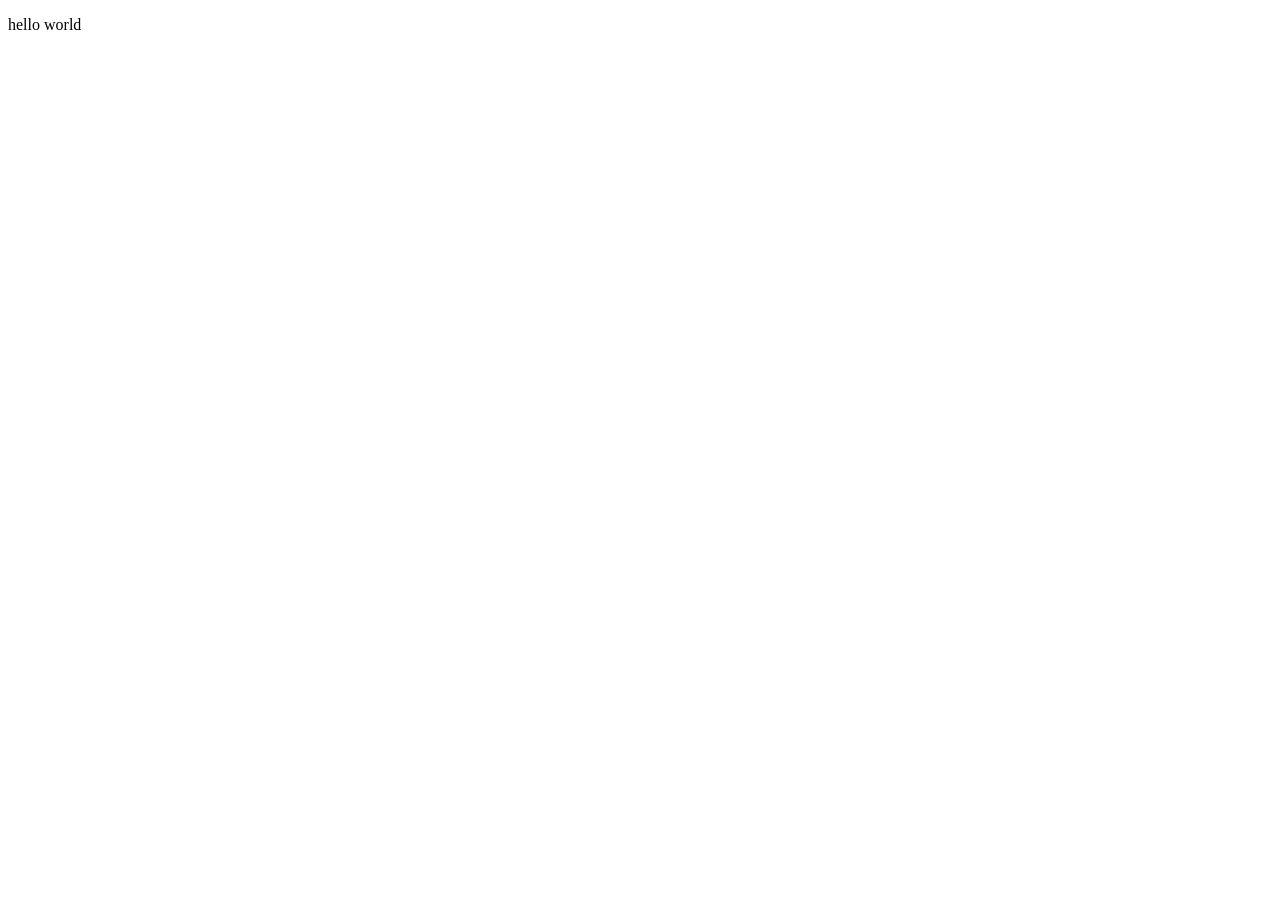
==== index.html @ 1b4571ad "Add files via upload" ====
<!DOCTYPE html>
<html lang="en">
<head>
    <meta charset="UTF-8">
    <meta name="viewport" content="width=device-width, initial-scale=1.0">
    <title>Document</title>
    <link rel="stylesheet" href="style.css">
</head>
<body>
    <p class="eee">hello world</p>
</body>
</html>
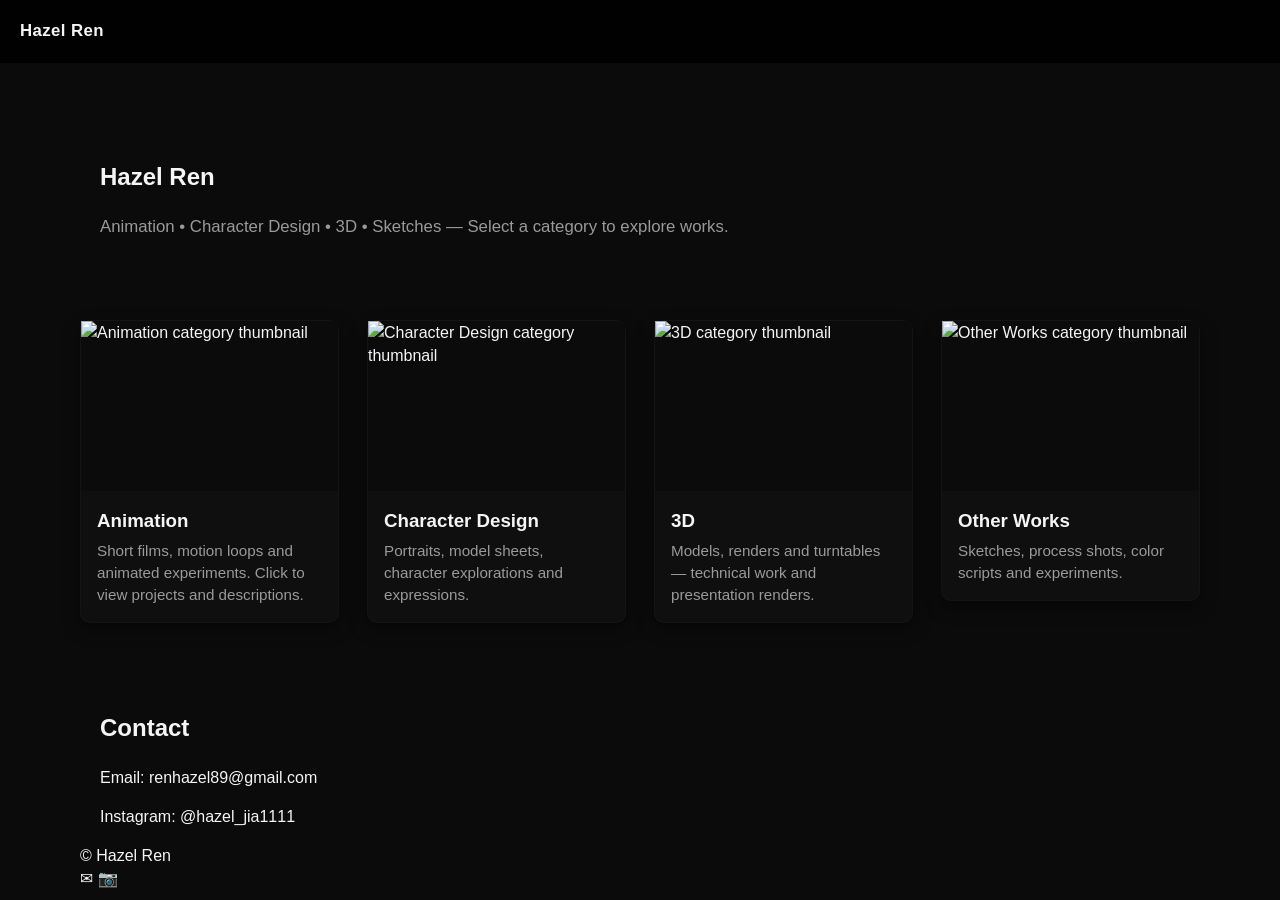
==== commit d50f3af5: "11 111" ====
--- a/index.html
+++ b/index.html
@@ -1,12 +1,120 @@
-<!DOCTYPE html>
+<!doctype html>
 <html lang="en">
 <head>
-    <meta charset="UTF-8">
-    <meta name="viewport" content="width=device-width, initial-scale=1.0">
-    <title>Document</title>
-    <link rel="stylesheet" href="style.css">
+  <meta charset="utf-8">
+  <meta name="viewport" content="width=device-width, initial-scale=1">
+  <title>Hazel Ren — Portfolio</title>
+  <meta name="description" content="Hazel Ren — Animation, Character Design, 3D and other works.">
+  <link rel="stylesheet" href="style.css?v=1">
 </head>
 <body>
-    <p class="eee">hello world</p>
+
+<header class="site-header" role="banner">
+  <div class="header-inner">
+    <a class="brand" href="index.html">Hazel Ren</a>
+
+    <button id="navToggle" class="hamburger" aria-label="Open navigation" aria-controls="overlayNav" aria-expanded="false" type="button">
+      <span class="bar" aria-hidden="true"></span>
+      <span class="bar" aria-hidden="true"></span>
+      <span class="bar" aria-hidden="true"></span>
+    </button>
+  </div>
+</header>
+
+<nav id="overlayNav" class="overlay-nav" aria-hidden="true" aria-label="Site navigation">
+  <div class="overlay-inner">
+    <button id="navClose" class="nav-close" aria-label="Close navigation">&times;</button>
+
+    <ul class="nav-list">
+      <li><a href="index.html">Home</a></li>
+      <li><a href="animation.html">Animation</a></li>
+      <li><a href="characterDesign.html">Character Design</a></li>
+      <li><a href="threeD.html">3D</a></li>
+      <li><a href="others.html">Other Works</a></li>
+    </ul>
+
+    <div class="nav-contact">
+      <a href="mailto:renhazel89@gmail.com" aria-label="Email">✉️ renhazel89@gmail.com</a>
+      <a href="https://www.instagram.com/hazel_jia1111" target="_blank" rel="noopener" aria-label="Instagram">📷 @hazel_jia1111</a>
+    </div>
+  </div>
+</nav>
+
+<main class="page" id="top" role="main">
+
+  <section class="hero">
+    <div class="inner">
+      <h1>Hazel Ren</h1>
+      <p class="lead">Animation • Character Design • 3D • Sketches — Select a category to explore works.</p>
+    </div>
+  </section>
+
+  <section class="categories">
+    <div class="inner grid-cats">
+
+      <a class="cat-card" href="animation.html" aria-label="Animation category">
+        <div class="cat-media">
+          <img src="assets/img/cat-animation.jpg" alt="Animation category thumbnail">
+        </div>
+        <div class="cat-body">
+          <h3>Animation</h3>
+          <p class="cat-desc">Short films, motion loops and animated experiments. Click to view projects and descriptions.</p>
+        </div>
+      </a>
+
+      <a class="cat-card" href="characterDesign.html" aria-label="Character Design category">
+        <div class="cat-media">
+          <img src="assets/img/cat-character.jpg" alt="Character Design category thumbnail">
+        </div>
+        <div class="cat-body">
+          <h3>Character Design</h3>
+          <p class="cat-desc">Portraits, model sheets, character explorations and expressions.</p>
+        </div>
+      </a>
+
+      <a class="cat-card" href="threeD.html" aria-label="3D category">
+        <div class="cat-media">
+          <img src="assets/img/cat-3d.jpg" alt="3D category thumbnail">
+        </div>
+        <div class="cat-body">
+          <h3>3D</h3>
+          <p class="cat-desc">Models, renders and turntables — technical work and presentation renders.</p>
+        </div>
+      </a>
+
+      <a class="cat-card" href="others.html" aria-label="Other Works category">
+        <div class="cat-media">
+          <img src="assets/img/cat-others.jpg" alt="Other Works category thumbnail">
+        </div>
+        <div class="cat-body">
+          <h3>Other Works</h3>
+          <p class="cat-desc">Sketches, process shots, color scripts and experiments.</p>
+        </div>
+      </a>
+
+    </div>
+  </section>
+
+  <section id="contact" class="contact">
+    <div class="inner">
+      <h2>Contact</h2>
+      <p>Email: <a href="mailto:renhazel89@gmail.com">renhazel89@gmail.com</a></p>
+      <p>Instagram: <a href="https://www.instagram.com/hazel_jia1111" target="_blank" rel="noopener">@hazel_jia1111</a></p>
+    </div>
+  </section>
+
+</main>
+
+<footer class="site-footer" role="contentinfo">
+  <div class="container footer-inner">
+    <div>© Hazel Ren</div>
+    <div class="footer-links">
+      <a href="mailto:renhazel89@gmail.com">✉️</a>
+      <a href="https://www.instagram.com/hazel_jia1111" target="_blank" rel="noopener">📷</a>
+    </div>
+  </div>
+</footer>
+
+<script src="main.js" defer></script>
 </body>
 </html>
--- a/style.css
+++ b/style.css
@@ -0,0 +1,215 @@
+:root{
+  --bg:#0b0b0b;
+  --fg:#f5f5f5;
+  --muted:#9a9a9a;
+  --accent:#ffffff;
+  --max:1200px;
+  --radius:10px;
+  --gap:28px;
+  --header-h:64px;
+}
+
+/* reset-ish */
+*{box-sizing:border-box}
+html,body{height:100%}
+body{
+  margin:0;
+  font-family:-apple-system,BlinkMacSystemFont,"Helvetica Neue",Arial,system-ui;
+  background:var(--bg);
+  color:var(--fg);
+  -webkit-font-smoothing:antialiased;
+  -moz-osx-font-smoothing:grayscale;
+  line-height:1.45;
+}
+
+/* Container / Inner */
+.container, .inner{
+  max-width:var(--max);
+  margin-left:auto;
+  margin-right:auto;
+  padding-left:40px;
+  padding-right:40px;
+}
+@media(max-width:600px){
+  .inner, .container{ padding-left:20px; padding-right:20px; }
+}
+
+/* header */
+.site-header{
+  position:fixed;
+  top:0; left:0; right:0;
+  height:var(--header-h);
+  background:rgba(0,0,0,0.85);
+  display:flex;
+  align-items:center;
+  z-index:1000;
+  border-bottom:1px solid rgba(255,255,255,0.03);
+}
+.header-inner{
+  width:100%;
+  display:flex;
+  justify-content:space-between;
+  align-items:center;
+  padding:0 20px;
+}
+.brand{
+  color:var(--fg);
+  text-decoration:none;
+  font-weight:600;
+  font-size:1.05rem;
+  letter-spacing:0.4px;
+}
+
+/* links */
+a { color: inherit; text-decoration: none; outline: none; }
+a:focus, button:focus { outline: 2px solid rgba(255,255,255,0.06); outline-offset: 3px; }
+
+/* hamburger */
+.hamburger{ background:none; border:0; width:44px; height:36px; display:flex; flex-direction:column; justify-content:center; cursor:pointer; }
+.bar{ height:2px; background:var(--fg); margin:4px 0; transition: transform .18s ease, opacity .18s ease; }
+
+/* NAV overlay */
+.overlay-nav{ position:fixed; inset:0; background:var(--bg); transform:translateY(-100%); transition:transform .28s cubic-bezier(.2,.9,.2,1); z-index:999; overflow:auto; }
+.overlay-nav.open{ transform:translateY(0); }
+.overlay-inner{ padding:110px 40px; }
+@media(max-width:600px){ .overlay-inner{ padding:80px 20px; } }
+.nav-list{list-style:none;padding:0;margin:0}
+.nav-list li{margin:20px 0}
+.nav-list a{ color:var(--fg); font-size:1.5rem; display:inline-block; }
+.nav-contact{margin-top:40px}
+.nav-contact a{display:block;color:var(--muted);margin:10px 0}
+
+/* PAGE spacing */
+.page{ padding-top: calc(var(--header-h) + 28px); }
+.hero{ padding:48px 0 12px; }
+.hero .lead{ color:var(--muted); font-size:1.05rem; }
+
+/* category grid */
+.grid-cats{
+  display:grid;
+  grid-template-columns:repeat(auto-fit,minmax(240px,1fr));
+  gap:var(--gap);
+  margin:40px 0;
+  padding-left:8px; padding-right:8px;
+}
+.cat-card{
+  display:block;
+  border-radius:var(--radius);
+  overflow:visible;
+  background:#0f0f0f;
+  transition:transform .22s ease, box-shadow .22s ease;
+  box-shadow: 0 6px 18px rgba(0,0,0,0.45);
+  border:1px solid rgba(255,255,255,0.02);
+}
+.cat-card:hover{ transform: translateY(-6px); box-shadow:0 18px 40px rgba(0,0,0,0.6); }
+.cat-media{height:160px;background-size:cover;background-position:center; display:flex; align-items:center; justify-content:center; background-color:#0b0b0b;}
+.cat-media img{width:100%;height:100%;object-fit:cover;display:block;}
+.cat-body{padding:16px}
+.cat-body h3{margin:0 0 6px 0}
+.cat-desc{margin:0;color:var(--muted);font-size:0.95rem}
+
+/* projects grid */
+.grid{
+  display:grid;
+  gap:var(--gap);
+  grid-template-columns:repeat(auto-fit,minmax(280px,1fr));
+  margin:28px 0;
+  padding-left:8px; padding-right:8px;
+}
+.project-card{
+  background:#0f0f0f;
+  border-radius:8px;
+  overflow:visible;
+  cursor:pointer;
+  transition:transform .18s ease, box-shadow .18s ease;
+  border:1px solid rgba(255,255,255,0.03);
+  display:flex;
+  flex-direction:column;
+}
+.project-card:hover{ transform:translateY(-6px); box-shadow:0 14px 34px rgba(0,0,0,0.6); }
+.thumb{ width:100%; display:block; background:#090909; }
+.thumb img, .thumb video{ width:100%; display:block; object-fit:cover; }
+.meta{ padding:14px; flex:0 0 auto; }
+.short-desc{ color:var(--muted); font-size:0.95rem; }
+
+/* give video thumbs a fixed height (aspect ratio) */
+.thumb-video, .thumb img { height: 220px; object-fit:cover; }
+
+/* small screens */
+@media(max-width:600px){
+  .thumb-video, .thumb img { height:160px; }
+  .cat-media{height:120px}
+}
+
+/* modal */
+.modal, #modal{ display:none; position:fixed; inset:0; background:rgba(0,0,0,0.85); align-items:center; justify-content:center; z-index:2000; }
+.modal[aria-hidden="false"], #modal[style*="display: flex"]{ display:flex; }
+.modal-inner{ max-width:92vw; max-height:92vh; position:relative; padding:12px; background:transparent; }
+.modal-close{position:absolute;top:6px;right:6px;font-size:28px;background:none;border:0;color:var(--fg);cursor:pointer}
+.modal img, .modal video{ max-width:100%; max-height:80vh; display:block; }
+
+/* desktop wider padding */
+@media(min-width:900px){ .inner{ padding-left:60px; padding-right:60px; } }
+
+/* focus styles */
+:focus:not(:focus-visible) { outline: none; }
+
+/* minor helpers */
+.hidden{ display:none !important; }
+/* ---------- Fix: 首页分类卡对齐问题 ---------- */
+/* 作用域只影响首页分类（.categories 下的 .grid-cats） */
+.categories .inner {
+  /* 让首页的 inner 与其它区块对齐，但不给 grid 造成额外内边距 */
+  max-width: var(--max);
+  margin-left: auto;
+  margin-right: auto;
+  padding-left: 0;   /* 这一步关键：去掉 double-padding */
+  padding-right: 0;
+}
+
+/* 让 grid-cats 本身控制左右 gutter，且整体居中 */
+.categories .grid-cats{
+  width: 100%;
+  box-sizing: border-box;
+  margin: 28px auto;               /* 水平居中，保证与标题对齐 */
+  padding-left: 40px;              /* grid 内边距：与页面其他区域一致 */
+  padding-right: 40px;
+  display: grid;
+  gap: var(--gap);
+  grid-template-columns: repeat(auto-fit, minmax(220px, 1fr)); /* 更稳的响应式断点 */
+  align-items: start;
+}
+
+/* 小屏幕时收窄内边距，避免左右溢出 */
+@media (max-width: 900px) {
+  .categories .grid-cats { padding-left: 20px; padding-right: 20px; }
+}
+
+/* 保证卡片视觉不被裁切、阴影显示完整且大小统一 */
+.categories .cat-card {
+  margin: 0;
+  overflow: visible;    /* 允许阴影显示 */
+  min-height: 260px;    /* 保持卡片高度一致（可根据喜好调整） */
+  display:flex;
+  flex-direction:column;
+  justify-content: flex-end; /* 文本始终靠底部对齐，视觉平衡 */
+}
+
+/* 确保 cat-media 内的缩略图覆盖并居中（若图片缺失会显示深色占位） */
+.categories .cat-media {
+  height: 170px;
+  display:block;
+  background:#0b0b0b;
+}
+.categories .cat-media img {
+  width:100%;
+  height:100%;
+  object-fit:cover;
+  display:block;
+}
+
+/* 当页面顶端 header 固定时，保证 hero 与 categories 的垂直节奏一致 */
+.hero { padding-bottom: 8px; }
+.categories { padding-top: 28px; padding-bottom: 40px; }
+
+/* End of index category alignment fixes */
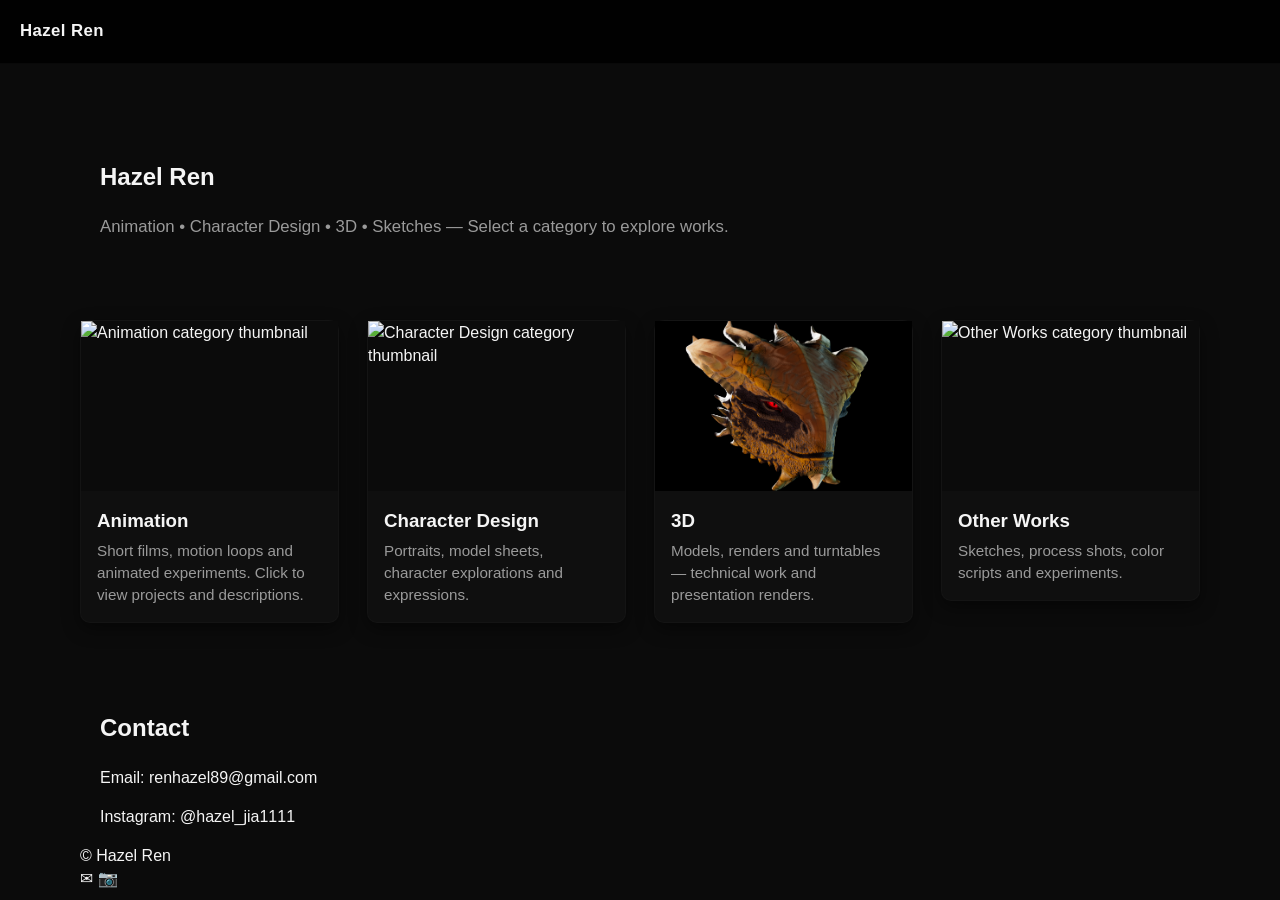
==== commit 8d36b126: "Update index.html" ====
--- a/index.html
+++ b/index.html
@@ -54,7 +54,7 @@
 
       <a class="cat-card" href="animation.html" aria-label="Animation category">
         <div class="cat-media">
-          <img src="assets/img/cat-animation.jpg" alt="Animation category thumbnail">
+          <img src="assets/img/场景设计1.PNG" alt="Animation category thumbnail">
         </div>
         <div class="cat-body">
           <h3>Animation</h3>
@@ -64,7 +64,7 @@
 
       <a class="cat-card" href="characterDesign.html" aria-label="Character Design category">
         <div class="cat-media">
-          <img src="assets/img/cat-character.jpg" alt="Character Design category thumbnail">
+          <img src="assets/img/角色设计2.png" alt="Character Design category thumbnail">
         </div>
         <div class="cat-body">
           <h3>Character Design</h3>
@@ -74,7 +74,7 @@
 
       <a class="cat-card" href="threeD.html" aria-label="3D category">
         <div class="cat-media">
-          <img src="assets/img/cat-3d.jpg" alt="3D category thumbnail">
+          <img src="assets/img/3dshow.PNG" alt="3D category thumbnail">
         </div>
         <div class="cat-body">
           <h3>3D</h3>
@@ -84,7 +84,7 @@
 
       <a class="cat-card" href="others.html" aria-label="Other Works category">
         <div class="cat-media">
-          <img src="assets/img/cat-others.jpg" alt="Other Works category thumbnail">
+          <img src="assets/img/杂图1.png" alt="Other Works category thumbnail">
         </div>
         <div class="cat-body">
           <h3>Other Works</h3>
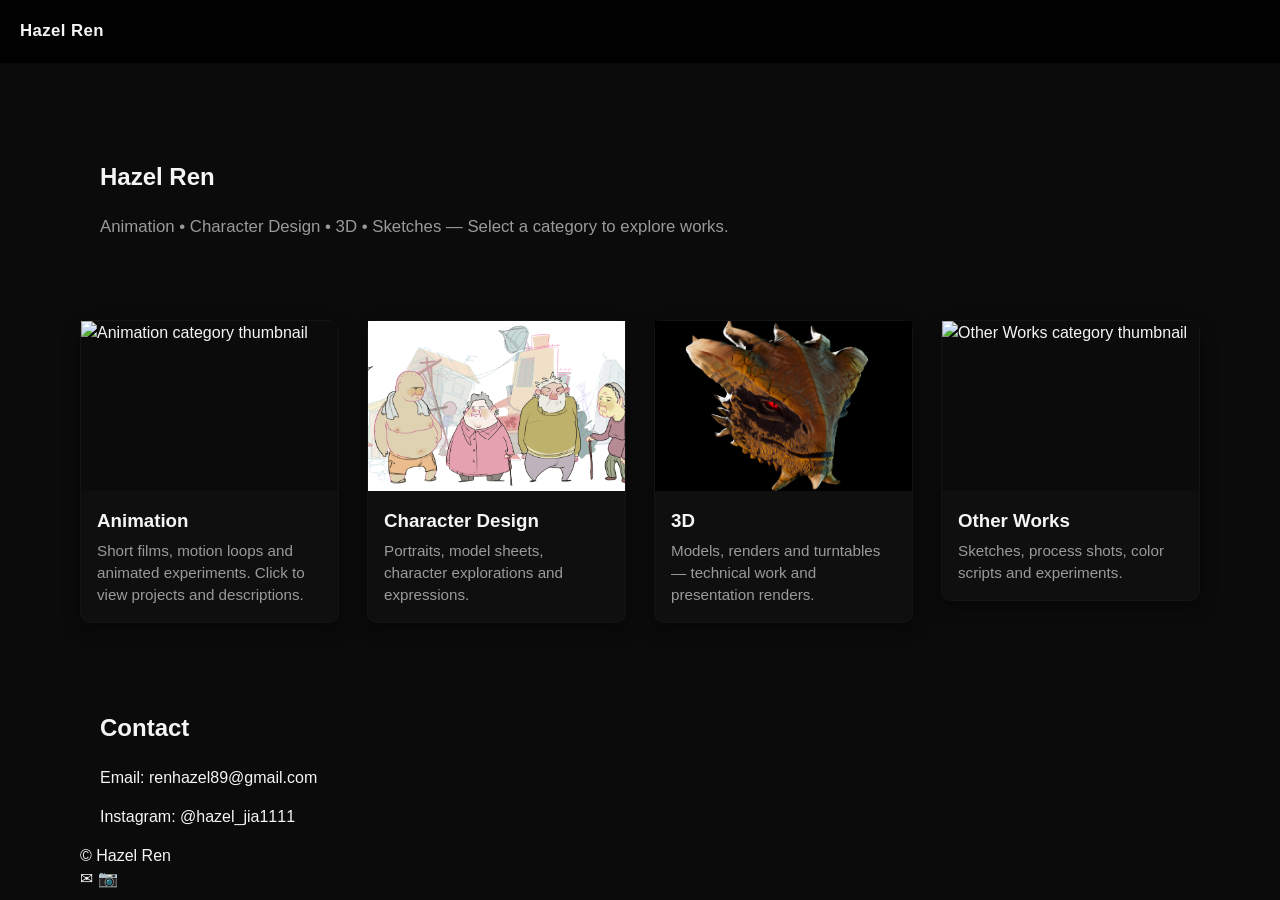
==== commit 55147198: "的" ====
--- a/index.html
+++ b/index.html
@@ -64,7 +64,7 @@
 
       <a class="cat-card" href="characterDesign.html" aria-label="Character Design category">
         <div class="cat-media">
-          <img src="assets/img/角色设计2.png" alt="Character Design category thumbnail">
+          <img src="assets/img/角色设计2.PNG" alt="Character Design category thumbnail">
         </div>
         <div class="cat-body">
           <h3>Character Design</h3>
@@ -84,7 +84,7 @@
 
       <a class="cat-card" href="others.html" aria-label="Other Works category">
         <div class="cat-media">
-          <img src="assets/img/杂图1.png" alt="Other Works category thumbnail">
+          <img src="assets/img/杂图1.PNG" alt="Other Works category thumbnail">
         </div>
         <div class="cat-body">
           <h3>Other Works</h3>
